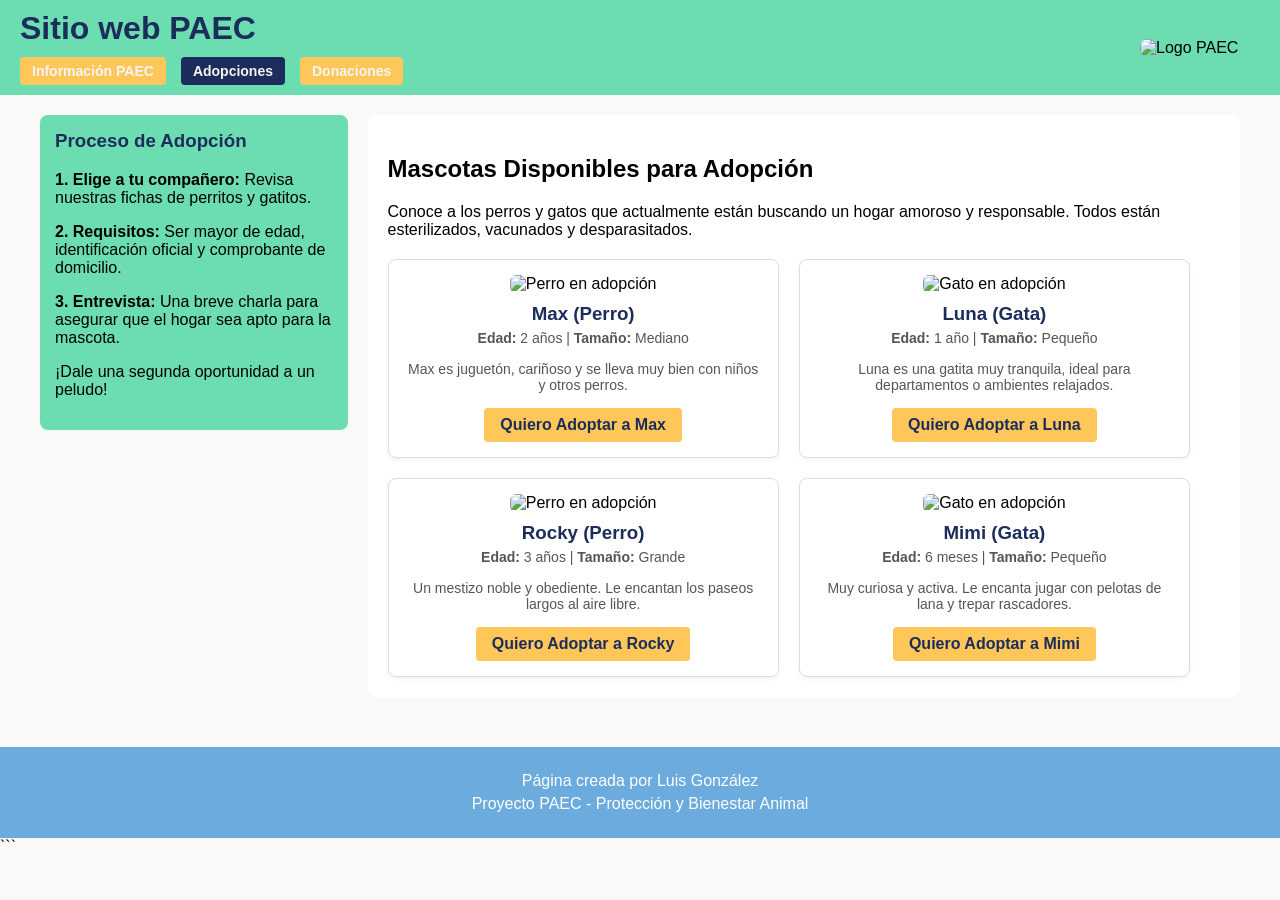
==== adopciones.html @ 9c57b1db "Primeros 2 archivos agregados" ====
<!DOCTYPE html>
<html lang="es">
<head>
    <meta charset="UTF-8">
    <meta name="viewport" content="width=device-width, initial-scale=1.0">
    <title>Adopciones - PAEC</title>
    <style>
        body {
            font-family: Arial, sans-serif;
            margin: 0;
            padding: 0;
            background-color: #f9f9f9;
        }

        header {
            display: flex;
            justify-content: space-between;
            align-items: center;
            background-color: rgb(108, 221, 176);
            padding: 10px 20px;
        }

        .barra-navegacion {
            display: flex;
            gap: 15px;
            margin-top: 10px;
        }

        .boton-nav {
            text-decoration: none;
            color: whitesmoke;
            background-color: #FFC659;
            padding: 6px 12px;
            border-radius: 4px;
            font-size: 14px;
            font-weight: bold;
            transition: background-color 0.3s;
        }

        .boton-nav:hover {
            background-color: rgb(236, 51, 37);
            color: aliceblue;
        }

        .boton-nav.activo {
            background-color: #1C2C5B;
            color: whitesmoke;
        }

        .logo-pequeno {
            width: 120px;
            height: auto;
            border-radius: 8px;
        }

        main {
            display: flex;
            gap: 20px;
            padding: 20px;
            max-width: 1200px;
            margin: 0 auto;
        }

        aside {
            width: 25%;
            background-color: rgb(108, 221, 176);
            padding: 15px;
            border-radius: 8px;
            height: fit-content;
        }

        aside h3 {
            margin-top: 0;
            color: #1C2C5B;
        }

        section {
            width: 75%;
            background-color: rgb(255, 255, 255);
            padding: 20px;
            border-radius: 8px;
        }

        /* Galería de tarjetas para mascotas */
        .galeria-adopciones {
            display: flex;
            flex-wrap: wrap;
            gap: 20px;
            margin-top: 20px;
        }

        .tarjeta-mascota {
            border: 1px solid #ddd;
            border-radius: 8px;
            width: 47%;
            box-sizing: border-box;
            padding: 15px;
            background-color: #fff;
            box-shadow: 0 2px 5px rgba(0,0,0,0.05);
            text-align: center;
        }

        .tarjeta-mascota img {
            width: 100%;
            height: 200px;
            object-fit: cover;
            border-radius: 6px;
        }

        .tarjeta-mascota h3 {
            margin: 10px 0 5px 0;
            color: #1C2C5B;
        }

        .tarjeta-mascota p {
            font-size: 14px;
            color: #555;
            margin: 5px 0 15px 0;
        }

        .boton-adoptar {
            display: inline-block;
            text-decoration: none;
            background-color: #FFC659;
            color: #1C2C5B;
            font-weight: bold;
            padding: 8px 16px;
            border-radius: 4px;
            transition: background 0.3s;
        }

        .boton-adoptar:hover {
            background-color: #1C2C5B;
            color: #fff;
        }

        footer {
            margin-top: 30px;
            padding: 20px;
            background-color: #6CABDD;
            color: white;
            text-align: center;
        }

        footer p {
            margin: 5px 0;
        }

        @media (max-width: 768px) {
            main {
                flex-direction: column;
            }
            aside, section {
                width: 100%;
            }
            .tarjeta-mascota {
                width: 100%;
            }
        }
    </style>
</head>
<body>

    <header>
        <div>
            <h1 style="margin: 0; color: #1C2C5B;">Sitio web PAEC</h1>
            <nav class="barra-navegacion">
                <a href="index.html" class="boton-nav">Información PAEC</a>
                <a href="adopciones.html" class="boton-nav activo">Adopciones</a>
                <a href="donaciones.html" class="boton-nav">Donaciones</a>
            </nav>
        </div>
        <img src="https://images.unsplash.com/photo-1548767797-d8c844163c4c?w=300" alt="Logo PAEC" class="logo-pequeno">
    </header>

    <main>
        <aside>
            <h3>Proceso de Adopción</h3>
            <p><strong>1. Elige a tu compañero:</strong> Revisa nuestras fichas de perritos y gatitos.</p>
            <p><strong>2. Requisitos:</strong> Ser mayor de edad, identificación oficial y comprobante de domicilio.</p>
            <p><strong>3. Entrevista:</strong> Una breve charla para asegurar que el hogar sea apto para la mascota.</p>
            <p>¡Dale una segunda oportunidad a un peludo!</p>
        </aside>

        <section>
            <h2>Mascotas Disponibles para Adopción</h2>
            <p>Conoce a los perros y gatos que actualmente están buscando un hogar amoroso y responsable. Todos están esterilizados, vacunados y desparasitados.</p>

            <div class="galeria-adopciones">
                <!-- Ficha 1 -->
                <div class="tarjeta-mascota">
                    <img src="https://images.unsplash.com/photo-1543466835-00a7907e9de1?w=400" alt="Perro en adopción">
                    <h3>Max (Perro)</h3>
                    <p><strong>Edad:</strong> 2 años | <strong>Tamaño:</strong> Mediano</p>
                    <p>Max es juguetón, cariñoso y se lleva muy bien con niños y otros perros.</p>
                    <a href="#" class="boton-adoptar">Quiero Adoptar a Max</a>
                </div>

                <!-- Ficha 2 -->
                <div class="tarjeta-mascota">
                    <img src="https://images.unsplash.com/photo-1514888286974-6c03e2ca1dba?w=400" alt="Gato en adopción">
                    <h3>Luna (Gata)</h3>
                    <p><strong>Edad:</strong> 1 año | <strong>Tamaño:</strong> Pequeño</p>
                    <p>Luna es una gatita muy tranquila, ideal para departamentos o ambientes relajados.</p>
                    <a href="#" class="boton-adoptar">Quiero Adoptar a Luna</a>
                </div>

                <!-- Ficha 3 -->
                <div class="tarjeta-mascota">
                    <img src="https://images.unsplash.com/photo-1583511655857-d19b40a7a54e?w=400" alt="Perro en adopción">
                    <h3>Rocky (Perro)</h3>
                    <p><strong>Edad:</strong> 3 años | <strong>Tamaño:</strong> Grande</p>
                    <p>Un mestizo noble y obediente. Le encantan los paseos largos al aire libre.</p>
                    <a href="#" class="boton-adoptar">Quiero Adoptar a Rocky</a>
                </div>

                <!-- Ficha 4 -->
                <div class="tarjeta-mascota">
                    <img src="https://images.unsplash.com/photo-1573865526739-10659fec78a5?w=400" alt="Gato en adopción">
                    <h3>Mimi (Gata)</h3>
                    <p><strong>Edad:</strong> 6 meses | <strong>Tamaño:</strong> Pequeño</p>
                    <p>Muy curiosa y activa. Le encanta jugar con pelotas de lana y trepar rascadores.</p>
                    <a href="#" class="boton-adoptar">Quiero Adoptar a Mimi</a>
                </div>
            </div>
        </section>
    </main>

    <footer>
        <p>Página creada por Luis González</p>
        <p>Proyecto PAEC - Protección y Bienestar Animal</p>
    </footer>

</body>
</html>

```
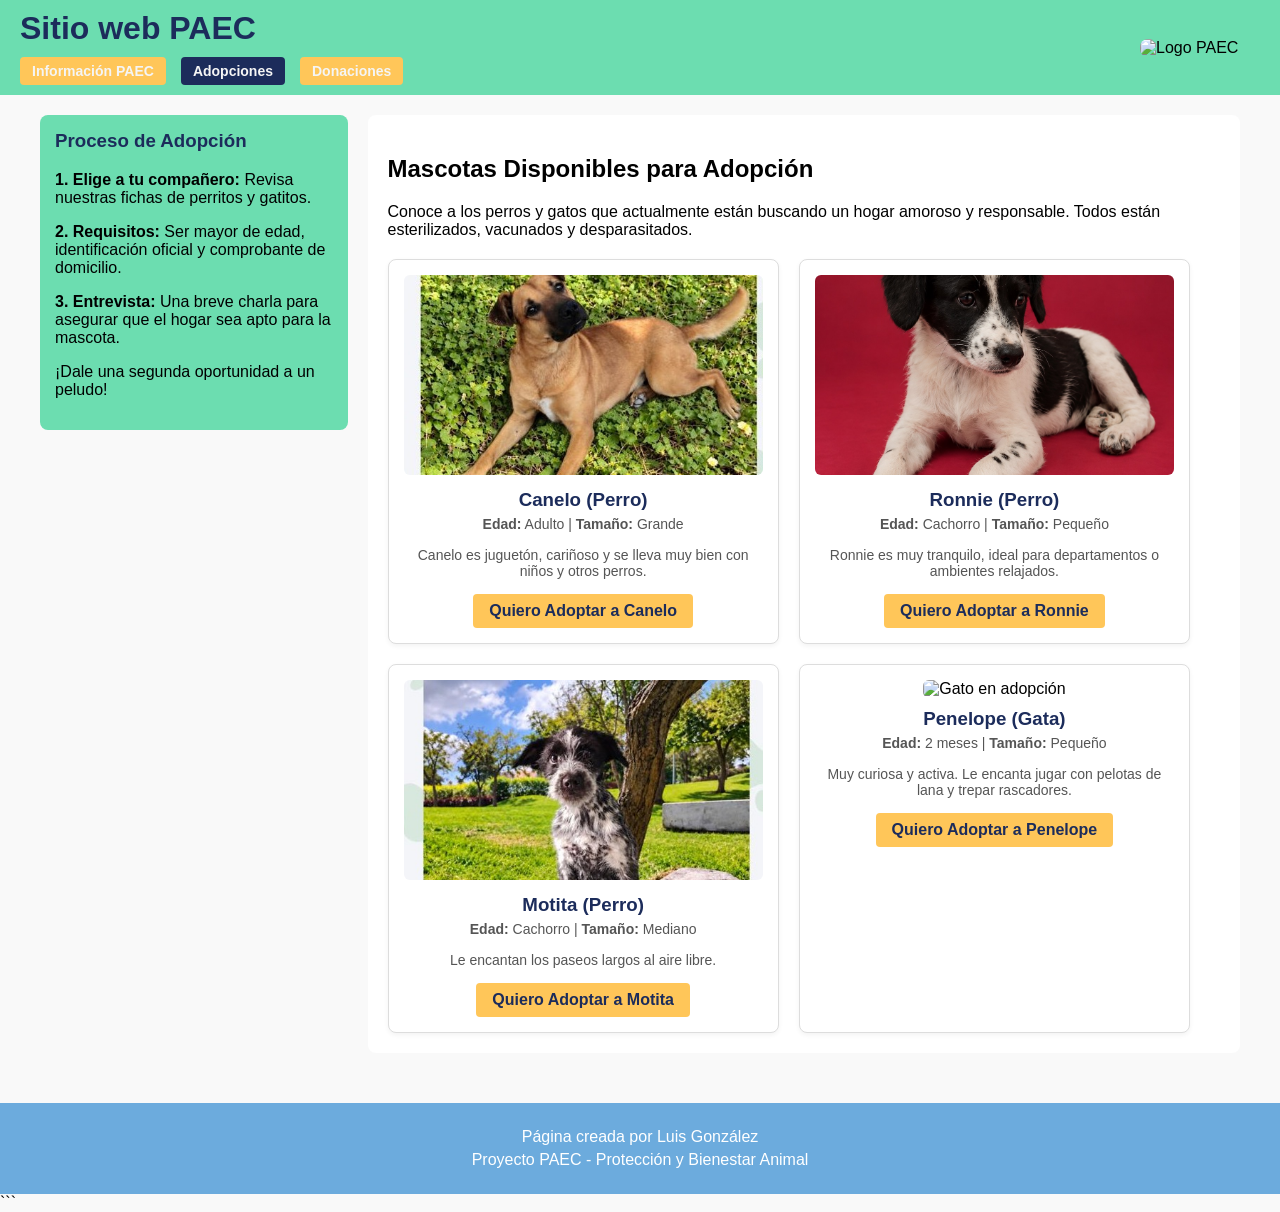
==== commit 43e3b12b: "agregue mascotas para adoptar" ====
--- a/adopciones.html
+++ b/adopciones.html
@@ -189,38 +189,38 @@
             <div class="galeria-adopciones">
                 <!-- Ficha 1 -->
                 <div class="tarjeta-mascota">
-                    <img src="https://images.unsplash.com/photo-1543466835-00a7907e9de1?w=400" alt="Perro en adopción">
-                    <h3>Max (Perro)</h3>
-                    <p><strong>Edad:</strong> 2 años | <strong>Tamaño:</strong> Mediano</p>
-                    <p>Max es juguetón, cariñoso y se lleva muy bien con niños y otros perros.</p>
-                    <a href="#" class="boton-adoptar">Quiero Adoptar a Max</a>
+                    <img src="[data-uri]" alt="Perro en adopción">
+                    <h3>Canelo (Perro)</h3>
+                    <p><strong>Edad:</strong> Adulto | <strong>Tamaño:</strong> Grande</p>
+                    <p>Canelo es juguetón, cariñoso y se lleva muy bien con niños y otros perros.</p>
+                    <a href="#" class="boton-adoptar">Quiero Adoptar a Canelo</a>
                 </div>
 
                 <!-- Ficha 2 -->
                 <div class="tarjeta-mascota">
-                    <img src="https://images.unsplash.com/photo-1514888286974-6c03e2ca1dba?w=400" alt="Gato en adopción">
-                    <h3>Luna (Gata)</h3>
-                    <p><strong>Edad:</strong> 1 año | <strong>Tamaño:</strong> Pequeño</p>
-                    <p>Luna es una gatita muy tranquila, ideal para departamentos o ambientes relajados.</p>
-                    <a href="#" class="boton-adoptar">Quiero Adoptar a Luna</a>
+                    <img src="[data-uri]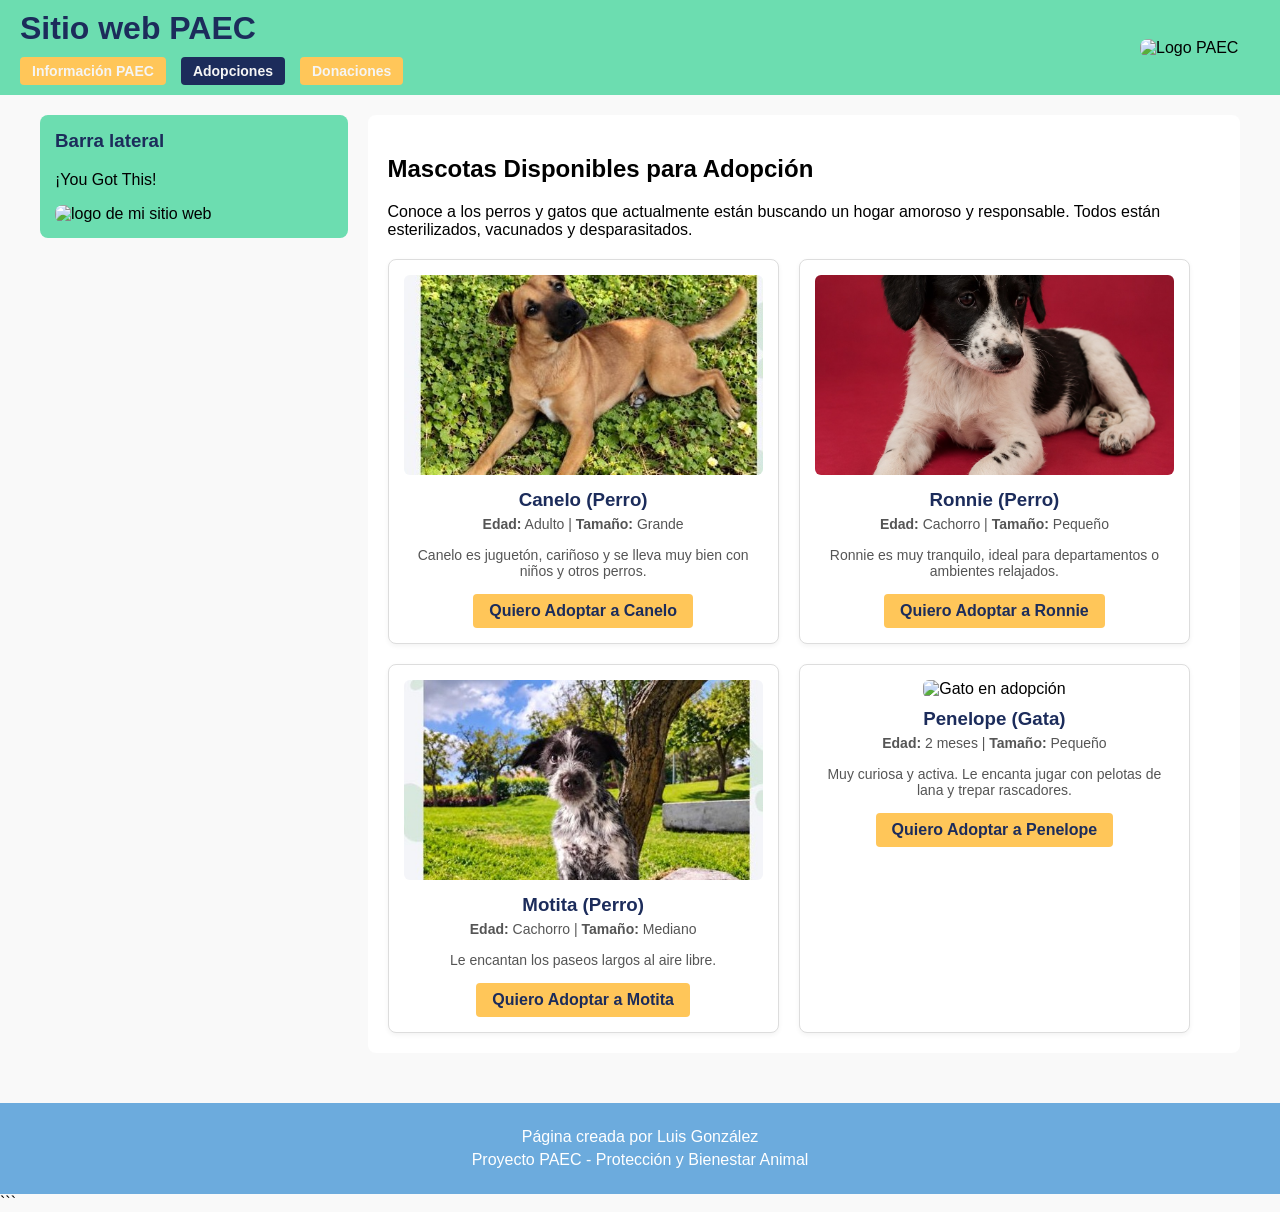
==== commit b864cca3: "agregue la barra de publicidad en la pestaña de adopciones" ====
--- a/adopciones.html
+++ b/adopciones.html
@@ -175,11 +175,10 @@
 
     <main>
         <aside>
-            <h3>Proceso de Adopción</h3>
-            <p><strong>1. Elige a tu compañero:</strong> Revisa nuestras fichas de perritos y gatitos.</p>
-            <p><strong>2. Requisitos:</strong> Ser mayor de edad, identificación oficial y comprobante de domicilio.</p>
-            <p><strong>3. Entrevista:</strong> Una breve charla para asegurar que el hogar sea apto para la mascota.</p>
-            <p>¡Dale una segunda oportunidad a un peludo!</p>
+             <h3>Barra lateral</h3>
+                <p>¡You Got This!</p>
+                <img src="https://encrypted-tbn0.gstatic.com/images?q=tbn:ANd9GcStAccueqGUTr4jMdExN0gwZ1bEcQxMoZ-QV5JCxiU32A&s=10" alt="logo de mi sitio web" class="logo-pequeno">
+
         </aside>
 
         <section>
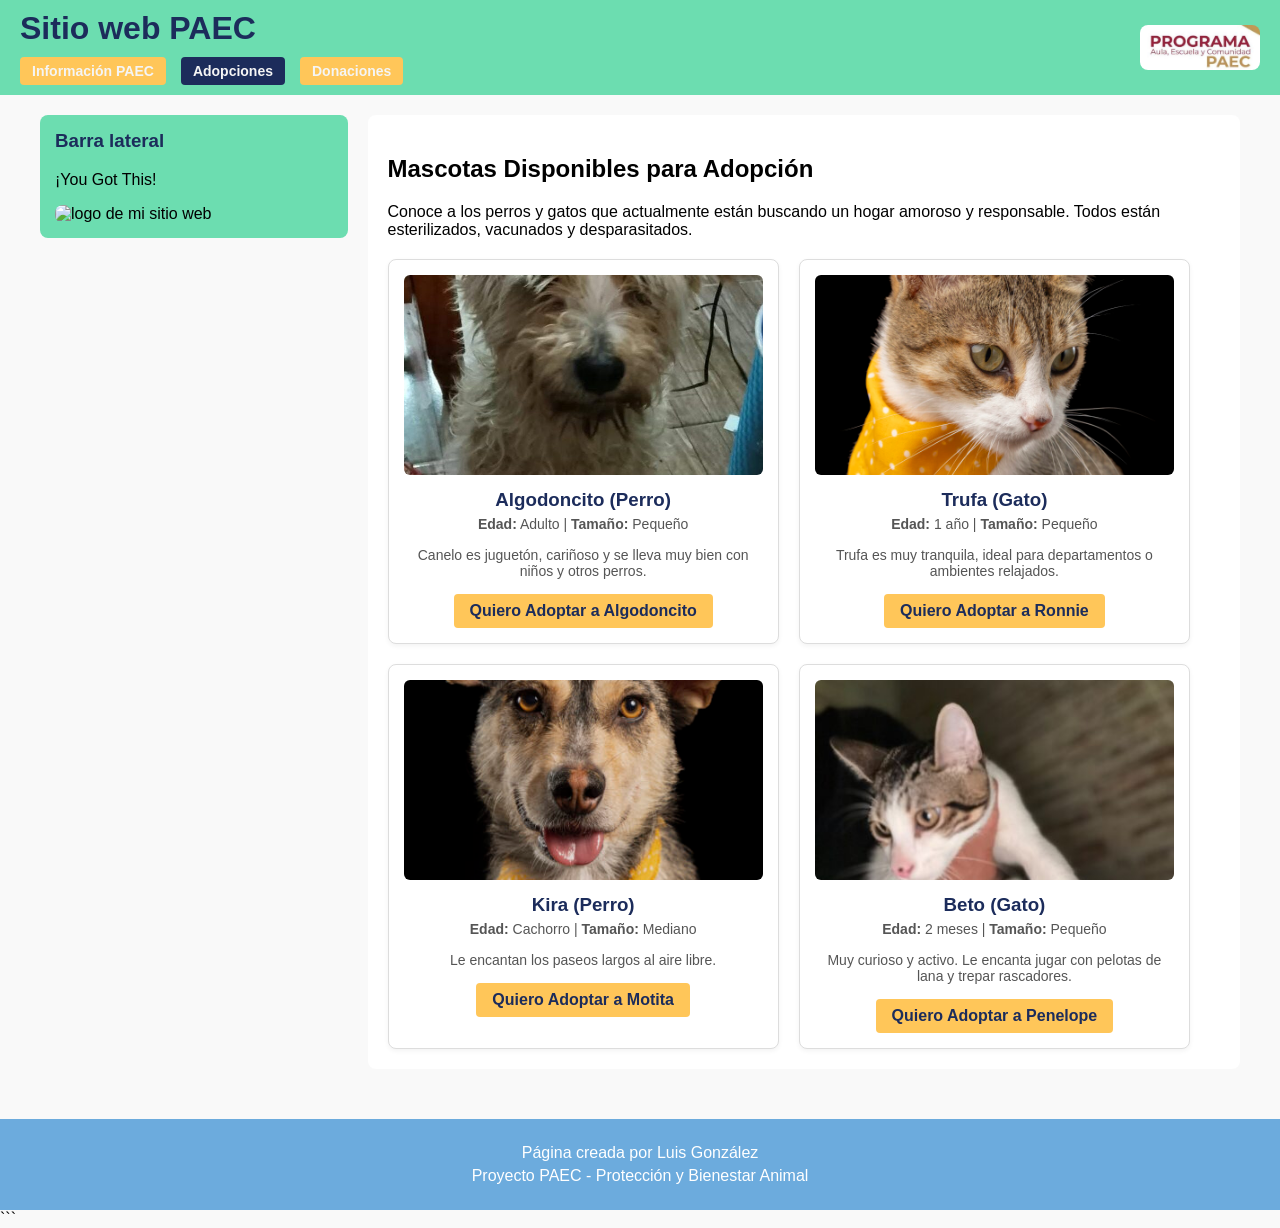
==== commit e222653b: "cambio de imagenes" ====
--- a/adopciones.html
+++ b/adopciones.html
@@ -170,7 +170,7 @@
                 <a href="donaciones.html" class="boton-nav">Donaciones</a>
             </nav>
         </div>
-        <img src="https://images.unsplash.com/photo-1548767797-d8c844163c4c?w=300" alt="Logo PAEC" class="logo-pequeno">
+        <img src="img/logopaec.jpeg" alt="Logo PAEC" class="logo-pequeno">
     </header>
 
     <main>
@@ -188,26 +188,26 @@
             <div class="galeria-adopciones">
                 <!-- Ficha 1 -->
                 <div class="tarjeta-mascota">
-                    <img src="[data-uri]" alt="Perro en adopción">
-                    <h3>Canelo (Perro)</h3>
-                    <p><strong>Edad:</strong> Adulto | <strong>Tamaño:</strong> Grande</p>
+                    <img src="img/Algodoncito-3.jpeg">
+                    <h3>Algodoncito (Perro)</h3>
+                    <p><strong>Edad:</strong> Adulto | <strong>Tamaño:</strong> Pequeño</p>
                     <p>Canelo es juguetón, cariñoso y se lleva muy bien con niños y otros perros.</p>
-                    <a href="#" class="boton-adoptar">Quiero Adoptar a Canelo</a>
+                    <a href="#" class="boton-adoptar">Quiero Adoptar a Algodoncito</a>
                 </div>
 
                 <!-- Ficha 2 -->
                 <div class="tarjeta-mascota">
-                    <img src="[data-uri]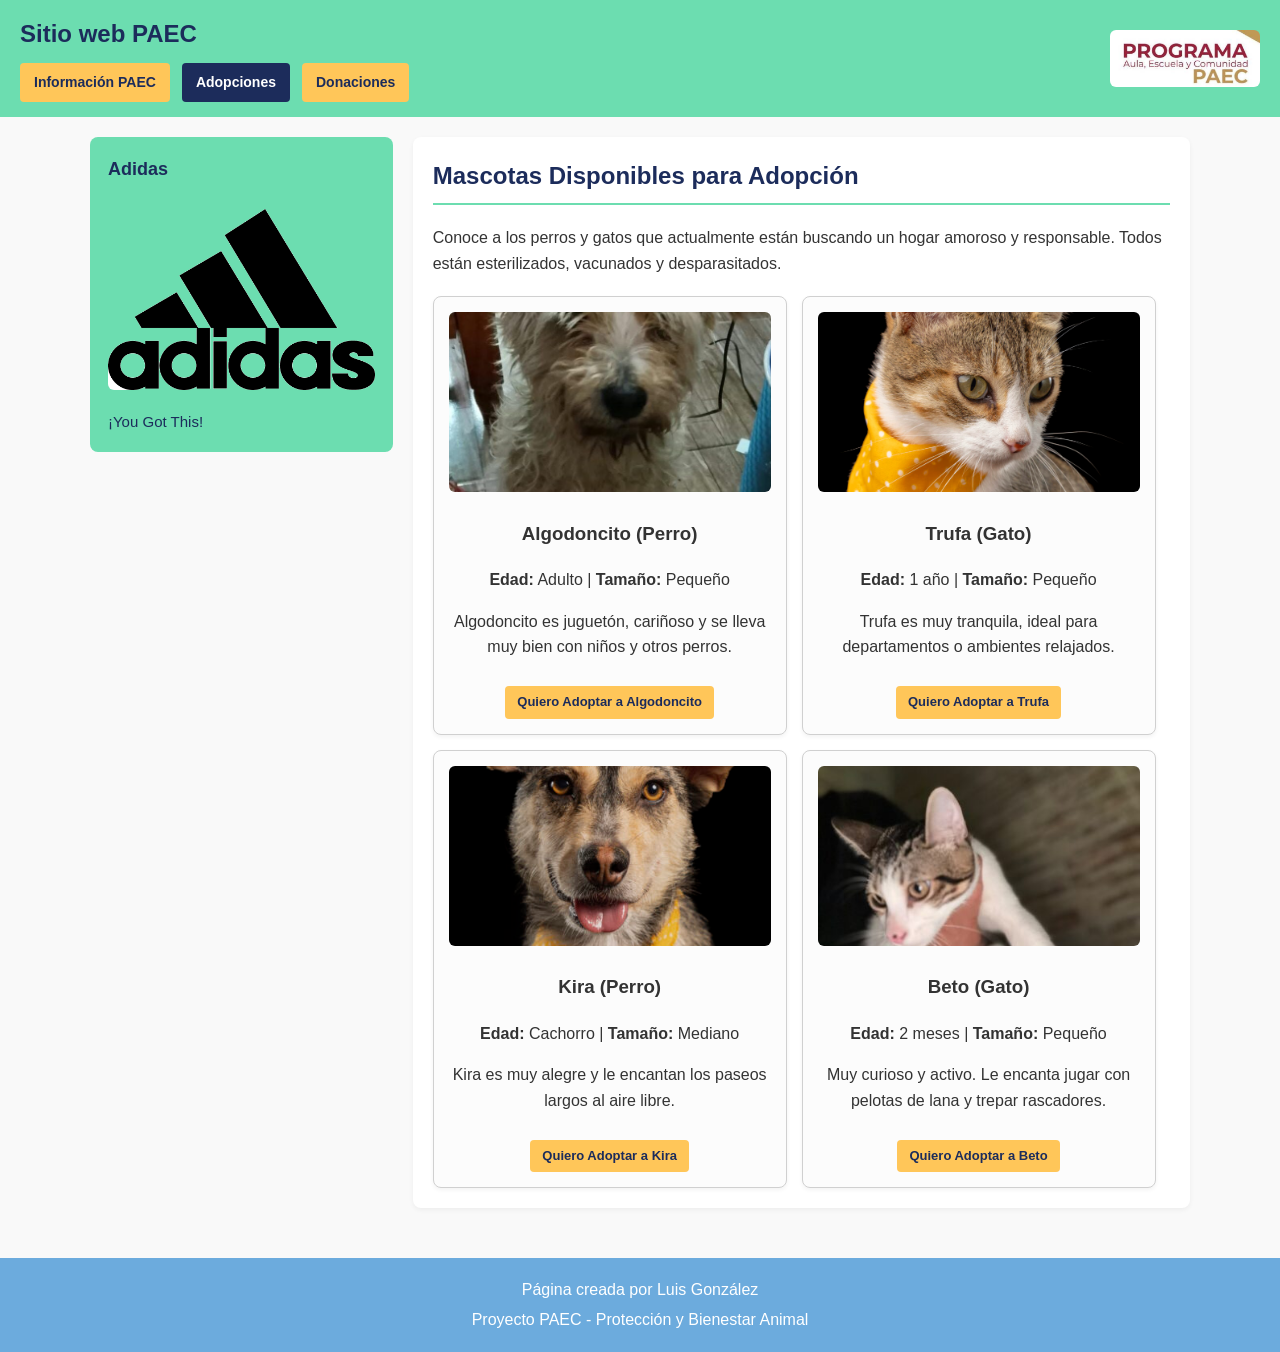
==== commit bf1ca41a: "cambios para que se vea muy bonito todo" ====
--- a/adopciones.html
+++ b/adopciones.html
@@ -4,166 +4,14 @@
     <meta charset="UTF-8">
     <meta name="viewport" content="width=device-width, initial-scale=1.0">
     <title>Adopciones - PAEC</title>
-    <style>
-        body {
-            font-family: Arial, sans-serif;
-            margin: 0;
-            padding: 0;
-            background-color: #f9f9f9;
-        }
-
-        header {
-            display: flex;
-            justify-content: space-between;
-            align-items: center;
-            background-color: rgb(108, 221, 176);
-            padding: 10px 20px;
-        }
-
-        .barra-navegacion {
-            display: flex;
-            gap: 15px;
-            margin-top: 10px;
-        }
-
-        .boton-nav {
-            text-decoration: none;
-            color: whitesmoke;
-            background-color: #FFC659;
-            padding: 6px 12px;
-            border-radius: 4px;
-            font-size: 14px;
-            font-weight: bold;
-            transition: background-color 0.3s;
-        }
-
-        .boton-nav:hover {
-            background-color: rgb(236, 51, 37);
-            color: aliceblue;
-        }
-
-        .boton-nav.activo {
-            background-color: #1C2C5B;
-            color: whitesmoke;
-        }
-
-        .logo-pequeno {
-            width: 120px;
-            height: auto;
-            border-radius: 8px;
-        }
-
-        main {
-            display: flex;
-            gap: 20px;
-            padding: 20px;
-            max-width: 1200px;
-            margin: 0 auto;
-        }
-
-        aside {
-            width: 25%;
-            background-color: rgb(108, 221, 176);
-            padding: 15px;
-            border-radius: 8px;
-            height: fit-content;
-        }
-
-        aside h3 {
-            margin-top: 0;
-            color: #1C2C5B;
-        }
-
-        section {
-            width: 75%;
-            background-color: rgb(255, 255, 255);
-            padding: 20px;
-            border-radius: 8px;
-        }
-
-        /* Galería de tarjetas para mascotas */
-        .galeria-adopciones {
-            display: flex;
-            flex-wrap: wrap;
-            gap: 20px;
-            margin-top: 20px;
-        }
-
-        .tarjeta-mascota {
-            border: 1px solid #ddd;
-            border-radius: 8px;
-            width: 47%;
-            box-sizing: border-box;
-            padding: 15px;
-            background-color: #fff;
-            box-shadow: 0 2px 5px rgba(0,0,0,0.05);
-            text-align: center;
-        }
-
-        .tarjeta-mascota img {
-            width: 100%;
-            height: 200px;
-            object-fit: cover;
-            border-radius: 6px;
-        }
-
-        .tarjeta-mascota h3 {
-            margin: 10px 0 5px 0;
-            color: #1C2C5B;
-        }
-
-        .tarjeta-mascota p {
-            font-size: 14px;
-            color: #555;
-            margin: 5px 0 15px 0;
-        }
-
-        .boton-adoptar {
-            display: inline-block;
-            text-decoration: none;
-            background-color: #FFC659;
-            color: #1C2C5B;
-            font-weight: bold;
-            padding: 8px 16px;
-            border-radius: 4px;
-            transition: background 0.3s;
-        }
-
-        .boton-adoptar:hover {
-            background-color: #1C2C5B;
-            color: #fff;
-        }
-
-        footer {
-            margin-top: 30px;
-            padding: 20px;
-            background-color: #6CABDD;
-            color: white;
-            text-align: center;
-        }
-
-        footer p {
-            margin: 5px 0;
-        }
-
-        @media (max-width: 768px) {
-            main {
-                flex-direction: column;
-            }
-            aside, section {
-                width: 100%;
-            }
-            .tarjeta-mascota {
-                width: 100%;
-            }
-        }
-    </style>
+    <!-- Enlace obligatorio al archivo de estilos externo -->
+    <link rel="stylesheet" href="estilo.css">
 </head>
 <body>
 
     <header>
         <div>
-            <h1 style="margin: 0; color: #1C2C5B;">Sitio web PAEC</h1>
+            <h1>Sitio web PAEC</h1>
             <nav class="barra-navegacion">
                 <a href="index.html" class="boton-nav">Información PAEC</a>
                 <a href="adopciones.html" class="boton-nav activo">Adopciones</a>
@@ -175,10 +23,9 @@
 
     <main>
         <aside>
-             <h3>Barra lateral</h3>
-                <p>¡You Got This!</p>
-                <img src="https://encrypted-tbn0.gstatic.com/images?q=tbn:ANd9GcStAccueqGUTr4jMdExN0gwZ1bEcQxMoZ-QV5JCxiU32A&s=10" alt="logo de mi sitio web" class="logo-pequeno">
-
+            <h3>Adidas</h3>
+            <img src="img/adidas.png" alt="Logo Adidas">
+            <p>¡You Got This!</p>
         </aside>
 
         <section>
@@ -188,38 +35,38 @@
             <div class="galeria-adopciones">
                 <!-- Ficha 1 -->
                 <div class="tarjeta-mascota">
-                    <img src="img/Algodoncito-3.jpeg">
+                    <img src="img/Algodoncito-3.jpeg" alt="Perro Algodoncito en adopción">
                     <h3>Algodoncito (Perro)</h3>
                     <p><strong>Edad:</strong> Adulto | <strong>Tamaño:</strong> Pequeño</p>
-                    <p>Canelo es juguetón, cariñoso y se lleva muy bien con niños y otros perros.</p>
+                    <p>Algodoncito es juguetón, cariñoso y se lleva muy bien con niños y otros perros.</p>
                     <a href="#" class="boton-adoptar">Quiero Adoptar a Algodoncito</a>
                 </div>
 
                 <!-- Ficha 2 -->
                 <div class="tarjeta-mascota">
-                    <img src="img/trufa2.jpg" alt="Gato en adopción">
+                    <img src="img/trufa2.jpg" alt="Gato Trufa en adopción">
                     <h3>Trufa (Gato)</h3>
                     <p><strong>Edad:</strong> 1 año | <strong>Tamaño:</strong> Pequeño</p>
                     <p>Trufa es muy tranquila, ideal para departamentos o ambientes relajados.</p>
-                    <a href="#" class="boton-adoptar">Quiero Adoptar a Ronnie</a>
+                    <a href="#" class="boton-adoptar">Quiero Adoptar a Trufa</a>
                 </div>
 
                 <!-- Ficha 3 -->
                 <div class="tarjeta-mascota">
-                    <img src="img/kira.jpeg" alt="Perro en adopción">
+                    <img src="img/kira.jpeg" alt="Perra Kira en adopción">
                     <h3>Kira (Perro)</h3>
                     <p><strong>Edad:</strong> Cachorro | <strong>Tamaño:</strong> Mediano</p>
-                    <p>Le encantan los paseos largos al aire libre.</p>
-                    <a href="#" class="boton-adoptar">Quiero Adoptar a Motita</a>
+                    <p>Kira es muy alegre y le encantan los paseos largos al aire libre.</p>
+                    <a href="#" class="boton-adoptar">Quiero Adoptar a Kira</a>
                 </div>
 
                 <!-- Ficha 4 -->
                 <div class="tarjeta-mascota">
-                    <img src="img/beto.jpeg" alt="Gato en adopción">
+                    <img src="img/beto.jpeg" alt="Gato Beto en adopción">
                     <h3>Beto (Gato)</h3>
                     <p><strong>Edad:</strong> 2 meses | <strong>Tamaño:</strong> Pequeño</p>
                     <p>Muy curioso y activo. Le encanta jugar con pelotas de lana y trepar rascadores.</p>
-                    <a href="#" class="boton-adoptar">Quiero Adoptar a Penelope</a>
+                    <a href="#" class="boton-adoptar">Quiero Adoptar a Beto</a>
                 </div>
             </div>
         </section>
@@ -231,6 +78,4 @@
     </footer>
 
 </body>
-</html>
-
-```+</html>
--- a/estilo.css
+++ b/estilo.css
@@ -0,0 +1,240 @@
+/* ===================================================
+   PROYECTO PAEC - ESTILOS GLOBALES COMPLETO
+   =================================================== */
+
+   body {
+    font-family: Arial, Helvetica, sans-serif;
+    margin: 0;
+    padding: 0;
+    background-color: #f9f9f9;
+    color: #333333;
+    line-height: 1.6;
+}
+
+/* Encabezado */
+header {
+    display: flex;
+    justify-content: space-between;
+    align-items: center;
+    background-color: rgb(108, 221, 176);
+    padding: 15px 20px;
+}
+
+header h1 {
+    margin: 0;
+    color: #1C2C5B;
+    font-size: 24px;
+}
+
+header .logo-pequeno {
+    width: 150px !important;
+    max-width: 150px !important;
+    height: auto !important;
+    border-radius: 6px;
+}
+
+/* Navegación */
+.barra-navegacion {
+    display: flex;
+    gap: 12px;
+    margin-top: 10px;
+}
+
+.boton-nav {
+    text-decoration: none;
+    color: #1C2C5B;
+    background-color: #FFC659;
+    padding: 8px 14px;
+    border-radius: 4px;
+    font-size: 14px;
+    font-weight: bold;
+    transition: background-color 0.3s;
+}
+
+.boton-nav:hover,
+.boton-nav.activo {
+    background-color: #1C2C5B;
+    color: #ffffff;
+}
+
+/* Estructura Principal */
+main {
+    display: flex;
+    gap: 20px;
+    padding: 20px;
+    max-width: 1100px;
+    margin: 0 auto;
+    align-items: flex-start;
+}
+
+aside {
+    width: 28%;
+    background-color: rgb(108, 221, 176);
+    padding: 15px;
+    border-radius: 8px;
+    box-sizing: border-box;
+}
+
+aside h3 {
+    margin-top: 0;
+    color: #1C2C5B;
+}
+
+aside img {
+    width: 100% !important;
+    max-width: 200px !important;
+    height: auto !important;
+    border-radius: 6px;
+    margin-top: 10px;
+}
+
+section {
+    width: 72%;
+    background-color: #ffffff;
+    padding: 20px;
+    border-radius: 8px;
+    box-shadow: 0 2px 5px rgba(0,0,0,0.05);
+    box-sizing: border-box;
+}
+
+section h2 {
+    color: #1C2C5B;
+    border-bottom: 2px solid rgb(108, 221, 176);
+    padding-bottom: 8px;
+    margin-top: 0;
+}
+
+.bloque-info {
+    background-color: #eef9f5;
+    border-left: 4px solid #1C2C5B;
+    padding: 10px 15px;
+    margin-bottom: 20px;
+    border-radius: 0 6px 6px 0;
+}
+
+/* ===================================================
+   DISEÑO EN CAJITAS / TARJETAS (ADOPCIONES Y DONACIONES)
+   =================================================== */
+
+.galeria-adopciones, 
+.lista-necesidades {
+    display: flex;
+    flex-wrap: wrap;
+    gap: 15px;
+    margin-top: 20px;
+}
+
+/* Cajitas cuadradas de Donaciones y Mascotas */
+.tarjeta-mascota, 
+.tarjeta-categoria {
+    border: 1px solid #d0d0d0;
+    border-radius: 8px;
+    width: 48%;
+    box-sizing: border-box;
+    padding: 15px;
+    background-color: #fcfcfc;
+    box-shadow: 0 2px 4px rgba(0, 0, 0, 0.05);
+}
+
+.tarjeta-mascota {
+    text-align: center;
+}
+
+.tarjeta-categoria h3 {
+    margin-top: 0;
+    color: #1C2C5B;
+    border-bottom: 2px solid rgb(108, 221, 176);
+    padding-bottom: 5px;
+    font-size: 16px;
+}
+
+.tarjeta-categoria ul {
+    padding-left: 18px;
+    margin: 10px 0 0 0;
+    font-size: 14px;
+}
+
+.tarjeta-categoria p {
+    font-size: 14px;
+    margin: 6px 0;
+}
+
+/* Fotos de mascotas */
+.tarjeta-mascota img {
+    width: 100% !important;
+    height: 180px !important;
+    object-fit: cover !important;
+    border-radius: 6px;
+}
+
+.boton-adoptar {
+    display: inline-block;
+    margin-top: 10px;
+    text-decoration: none;
+    background-color: #FFC659;
+    color: #1C2C5B;
+    font-weight: bold;
+    padding: 6px 12px;
+    border-radius: 4px;
+    font-size: 13px;
+}
+
+.boton-adoptar:hover {
+    background-color: #1C2C5B;
+    color: #ffffff;
+}
+
+/* Pie de página */
+footer {
+    margin-top: 30px;
+    padding: 15px;
+    background-color: #6CABDD;
+    color: #ffffff;
+    text-align: center;
+}
+
+footer p {
+    margin: 4px 0;
+}
+
+@media (max-width: 768px) {
+    main {
+        flex-direction: column;
+    }
+    aside, section, .tarjeta-mascota, .tarjeta-categoria {
+        width: 100%;
+    }
+}
+aside {
+    width: 28%;
+    background-color: rgb(108, 221, 176);
+    padding: 18px;
+    border-radius: 8px;
+    box-sizing: border-box;
+    display: flex;
+    flex-direction: column;
+}
+
+aside h3 {
+    margin-top: 0;
+    margin-bottom: 15px;
+    color: #1C2C5B;
+    font-size: 18px;
+}
+
+/* La imagen abarca todo el ancho del aside */
+aside img {
+    width: 100% !important;
+    max-width: 100% !important;
+    height: auto !important;
+    display: block;
+    margin: 10px 0 20px 0;
+    object-fit: contain;
+}
+
+/* Texto inferior */
+aside p {
+    margin: 0;
+    color: #1C2C5B;
+    font-size: 15px;
+}
